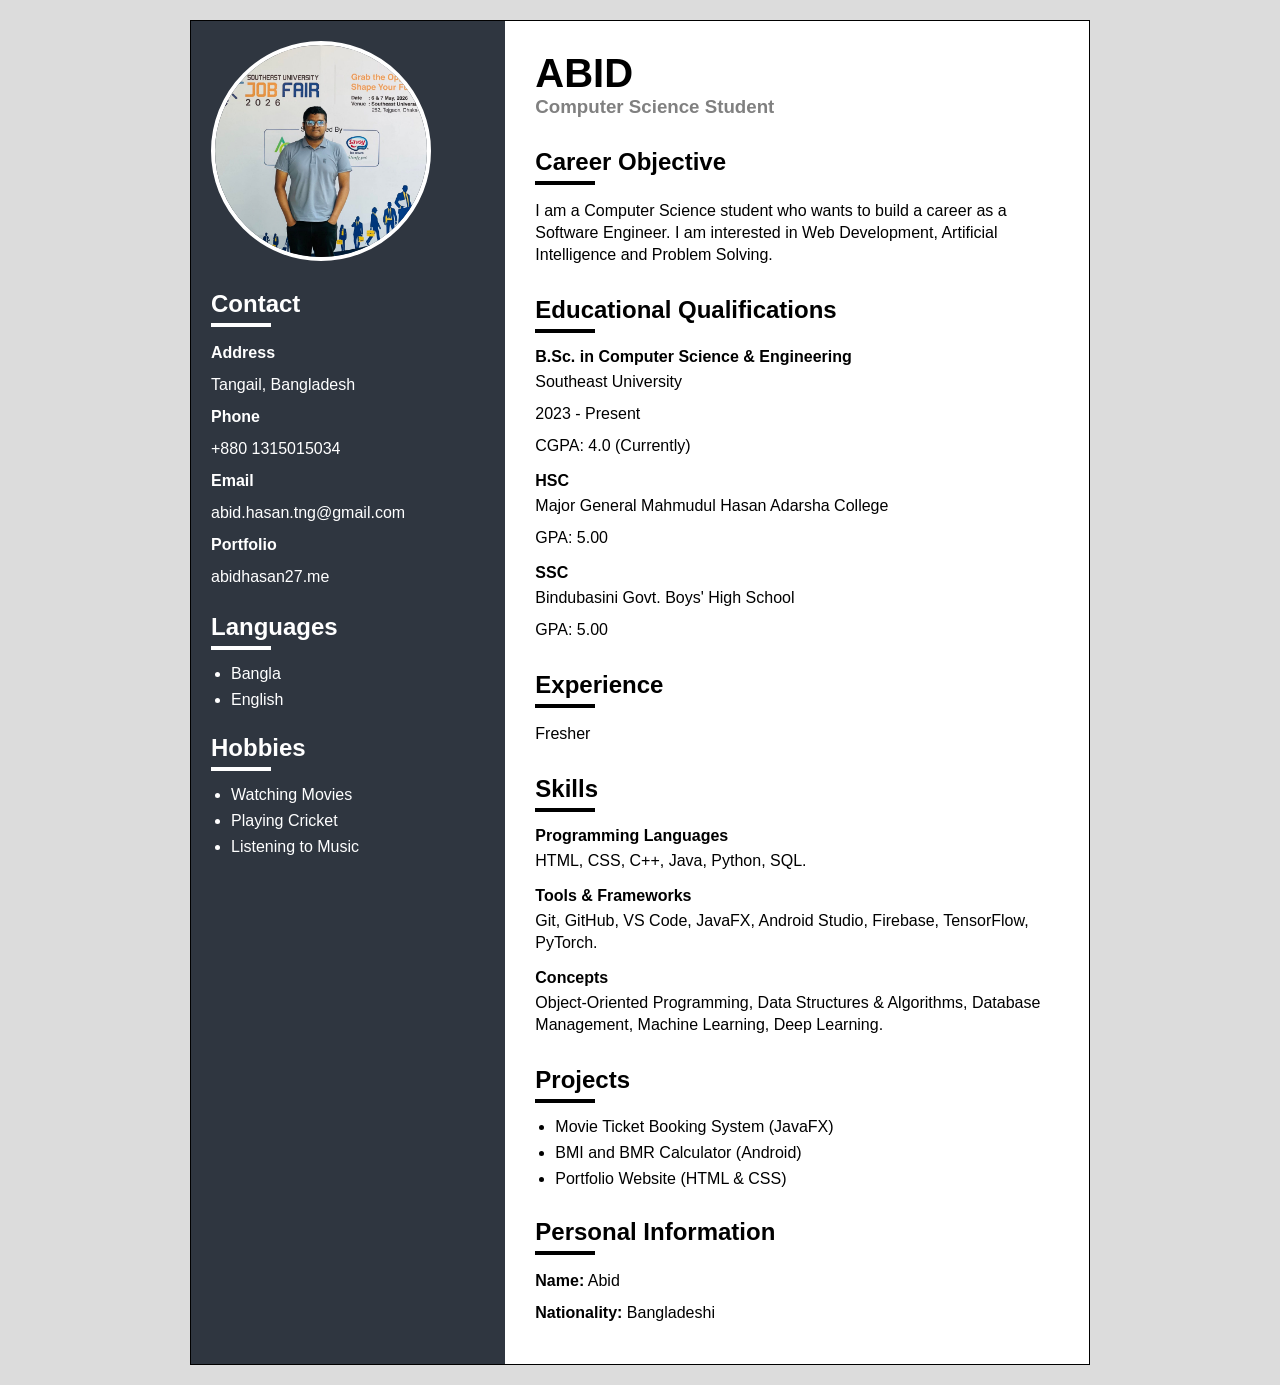
==== assignment-1/index.html @ 06249af7 "Add files via upload" ====
<!doctype html>
<html lang="en">
  <head>
    <meta charset="UTF-8" />
    <title>My Resume</title>
    <link rel="stylesheet" href="style.css" />
  </head>
  <body>
    <div class="left">
      <img src="profile-pic.jpg" alt="Profile Picture" class="profile" />

      <h2>Contact</h2>
      <hr />

      <p><strong>Address</strong></p>
      <p>Tangail, Bangladesh</p>

      <p><strong>Phone</strong></p>
      <p>+880 1315015034</p>

      <p><strong>Email</strong></p>
      <p>abid.hasan.tng@gmail.com</p>

      <p><strong>Portfolio</strong></p>
      <p><a href="https://abidhasan27.me" target="_blank">abidhasan27.me</a></p>

      <h2>Languages</h2>
      <hr />

      <ul>
        <li>Bangla</li>
        <li>English</li>
      </ul>

      <h2>Hobbies</h2>
      <hr />

      <ul>
        <li>Watching Movies</li>
        <li>Playing Cricket</li>
        <li>Listening to Music</li>
      </ul>
    </div>

    <div class="right">
      <h1>ABID</h1>
      <h3>Computer Science Student</h3>

      <div class="section">
        <h2>Career Objective</h2>
        <hr />
        <p>
          I am a Computer Science student who wants to build a career as a
          Software Engineer. I am interested in Web Development, Artificial
          Intelligence and Problem Solving.
        </p>
      </div>

      <div class="section">
        <h2>Educational Qualifications</h2>
        <hr />

        <h4>B.Sc. in Computer Science & Engineering</h4>
        <p>Southeast University</p>
        <p>2023 - Present</p>
        <p>CGPA: 4.0 (Currently)</p>
        <h4>HSC</h4>
        <p>Major General Mahmudul Hasan Adarsha College</p>
        <p>GPA: 5.00</p>

        <h4>SSC</h4>
        <p>Bindubasini Govt. Boys' High School</p>
        <p>GPA: 5.00</p>
      </div>

      <div class="section">
        <h2>Experience</h2>
        <hr />

        <p>Fresher</p>
      </div>

      <div class="section">
        <h2>Skills</h2>
        <hr />

        <h4>Programming Languages</h4>
        <p>HTML, CSS, C++, Java, Python, SQL.</p>

        <h4>Tools & Frameworks</h4>
        <p>
          Git, GitHub, VS Code, JavaFX, Android Studio, Firebase, TensorFlow,
          PyTorch.
        </p>

        <h4>Concepts</h4>
        <p>
          Object-Oriented Programming, Data Structures & Algorithms, Database
          Management, Machine Learning, Deep Learning.
        </p>
      </div>

      <div class="section">
        <h2>Projects</h2>
        <hr />

        <ul>
          <a
            href="https://github.com/hasan2733/movie_ticket_management_system"
            target="_blank"
            ><li>Movie Ticket Booking System (JavaFX)</li></a
          >
          <a
            href="https://github.com/hasan2733/BMI_and_BMR_calculator_Project"
            target="_blank"
            ><li>BMI and BMR Calculator (Android)</li></a
          >
          <a href="https://github.com/hasan2733/abid-portfolio" target="_blank"
            ><li>Portfolio Website (HTML & CSS)</li></a
          >
        </ul>
      </div>

      <div class="section">
        <h2>Personal Information</h2>
        <hr />

        <p><strong>Name:</strong> Abid</p>
        <p><strong>Nationality:</strong> Bangladeshi</p>
      </div>
    </div>
  </body>
</html>
---- assignment-1/style.css ----
*{
    margin:0;
    padding:0;
    box-sizing:border-box;
}

body{
    font-family:Arial, Helvetica, sans-serif;
    background-color:#dcdcdc;
    display:flex;
    width:900px;
    margin:20px auto;
    border:1px solid black;
}

.left{
    width:35%;
    background-color:#2f3640;
    color:white;
    padding:20px;
}

.right{
    width:65%;
    background-color:white;
    padding:30px;
}

.profile{
    width:220px;
    height:220px;
    border-radius:50%;
    object-fit:cover;
    border:4px solid #ffffff;
}

.left h2{
    margin-top:25px;
    margin-bottom:5px;
}

.left h3{
    margin-top:15px;
    margin-bottom:8px;
    font-size:16px;
}

.right h1{
    font-size:40px;
}

.right h3{
    color:gray;
    margin-bottom:25px;
}

.section{
    margin-top:30px;
}

.section h2{
    margin-bottom:5px;
}

hr{
    width:60px;
    border:2px solid white;
    margin-bottom:15px;
}

.right hr{
    border:2px solid black;
}

p{
    margin-bottom:10px;
    line-height:22px;
}

ul{
    margin-left:20px;
    margin-bottom:10px;
}

li{
    margin-bottom:8px;
}

h4{
    margin-top:15px;
    margin-bottom:5px;
}

a{
    color:white;
    text-decoration:none;
}

.right a{
    color:black;
}

.right a:hover{
    text-decoration:underline;
}

strong{
    font-weight:bold;
}
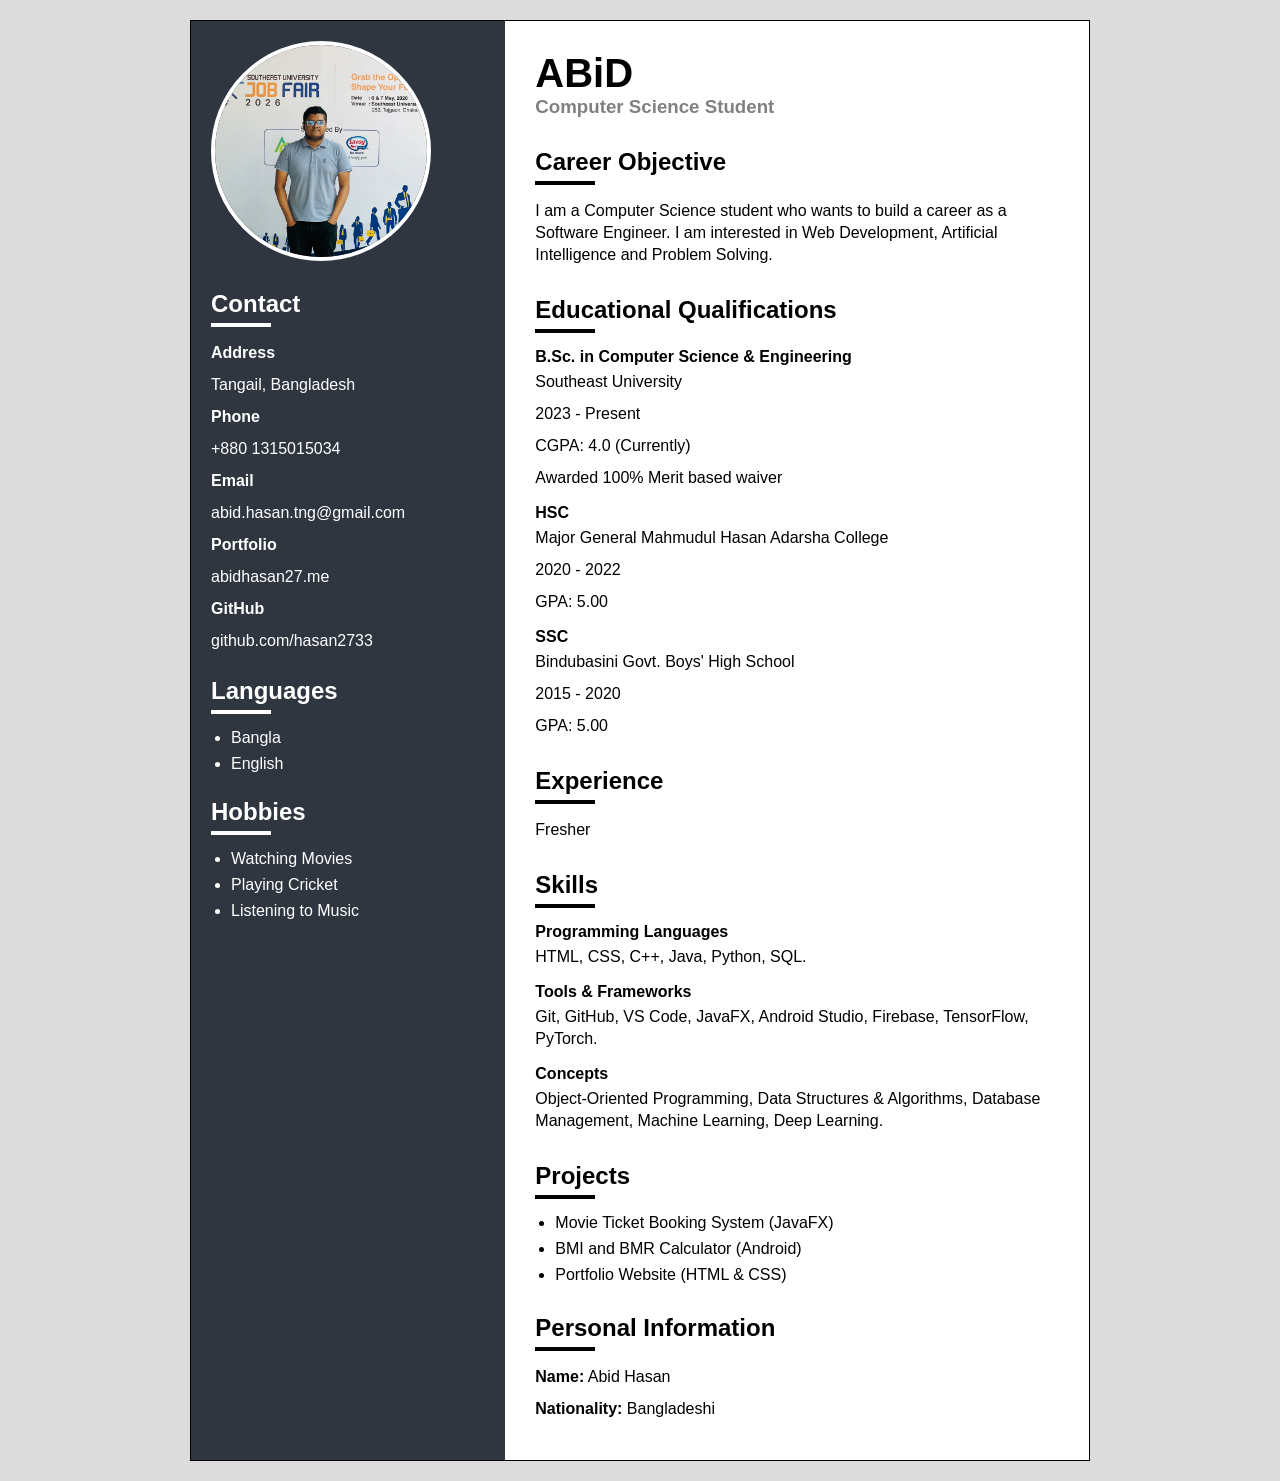
==== commit fab72065: "Enhance personal portfolio with GitHub link Added GitHub link and improved educational qualification" ====
--- a/assignment-1/index.html
+++ b/assignment-1/index.html
@@ -24,6 +24,12 @@
       <p><strong>Portfolio</strong></p>
       <p><a href="https://abidhasan27.me" target="_blank">abidhasan27.me</a></p>
 
+      <p><strong>GitHub</strong></p>
+      <p>
+        <a href="https://github.com/hasan2733" target="_blank"
+          >github.com/hasan2733</a>
+      </p>
+      
       <h2>Languages</h2>
       <hr />
 
@@ -43,7 +49,7 @@
     </div>
 
     <div class="right">
-      <h1>ABID</h1>
+      <h1>AB<span id="name">i</span>D</h1>
       <h3>Computer Science Student</h3>
 
       <div class="section">
@@ -59,17 +65,26 @@
       <div class="section">
         <h2>Educational Qualifications</h2>
         <hr />
+        <h4>B.Sc. in Computer Science & Engineering</h4>
+        <div class="edu-header">
+          <p>Southeast University</p>
+          <p>2023 - Present</p>
+        </div>
 
-        <h4>B.Sc. in Computer Science & Engineering</h4>
-        <p>Southeast University</p>
-        <p>2023 - Present</p>
         <p>CGPA: 4.0 (Currently)</p>
+        <p>Awarded 100% Merit based waiver</p>
         <h4>HSC</h4>
-        <p>Major General Mahmudul Hasan Adarsha College</p>
+        <div class="edu-header">
+          <p>Major General Mahmudul Hasan Adarsha College</p>
+          <p>2020 - 2022</p>
+        </div>
         <p>GPA: 5.00</p>
 
         <h4>SSC</h4>
-        <p>Bindubasini Govt. Boys' High School</p>
+        <div class="edu-header">
+          <p>Bindubasini Govt. Boys' High School</p>
+          <p>2015 - 2020</p>
+        </div>
         <p>GPA: 5.00</p>
       </div>
 
@@ -125,9 +140,9 @@
         <h2>Personal Information</h2>
         <hr />
 
-        <p><strong>Name:</strong> Abid</p>
+        <p><strong>Name:</strong> Abid Hasan</p>
         <p><strong>Nationality:</strong> Bangladeshi</p>
       </div>
     </div>
   </body>
-</html>+</html>
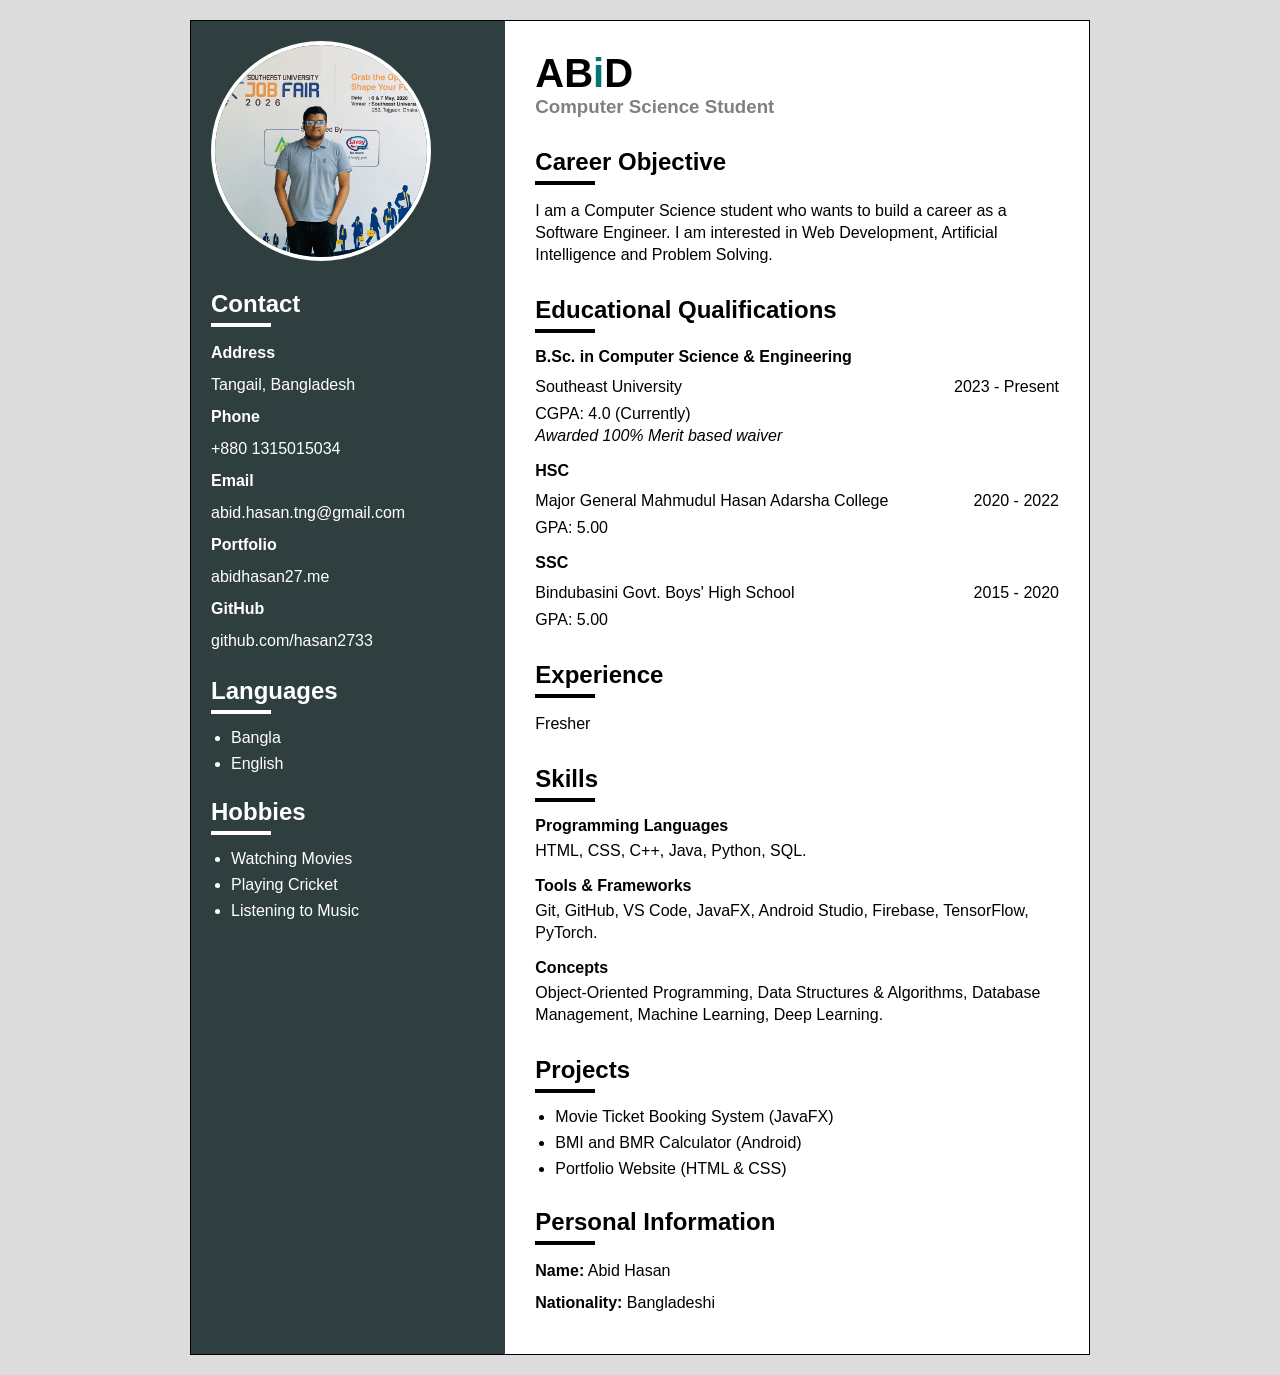
==== commit b192652f: "Add IDs to CGPA and award paragraphs" ====
--- a/assignment-1/index.html
+++ b/assignment-1/index.html
@@ -71,8 +71,8 @@
           <p>2023 - Present</p>
         </div>
 
-        <p>CGPA: 4.0 (Currently)</p>
-        <p>Awarded 100% Merit based waiver</p>
+        <p id="cgpa">CGPA: 4.0 (Currently)</p>
+        <p id="award">Awarded 100% Merit based waiver</p>
         <h4>HSC</h4>
         <div class="edu-header">
           <p>Major General Mahmudul Hasan Adarsha College</p>
--- a/assignment-1/style.css
+++ b/assignment-1/style.css
@@ -15,7 +15,7 @@
 
 .left{
     width:35%;
-    background-color:#2f3640;
+    background-color:#2f3f40;
     color:white;
     padding:20px;
 }
@@ -104,6 +104,33 @@
     text-decoration:underline;
 }
 
+div.left a:hover{
+    text-decoration:underline;
+}
+
 strong{
     font-weight:bold;
-}+}
+
+.edu-header {
+  display: flex;
+  justify-content: space-between;
+  align-items: center;
+}
+
+.edu-header p {
+  margin: 5px 0;
+}
+
+#name {
+  color: #057570;
+  font-family:Impact, Haettenschweiler, 'Arial Narrow Bold', sans-serif
+}
+
+#cgpa{
+    margin:0%
+}
+
+#award{
+    font-style: italic;
+}
